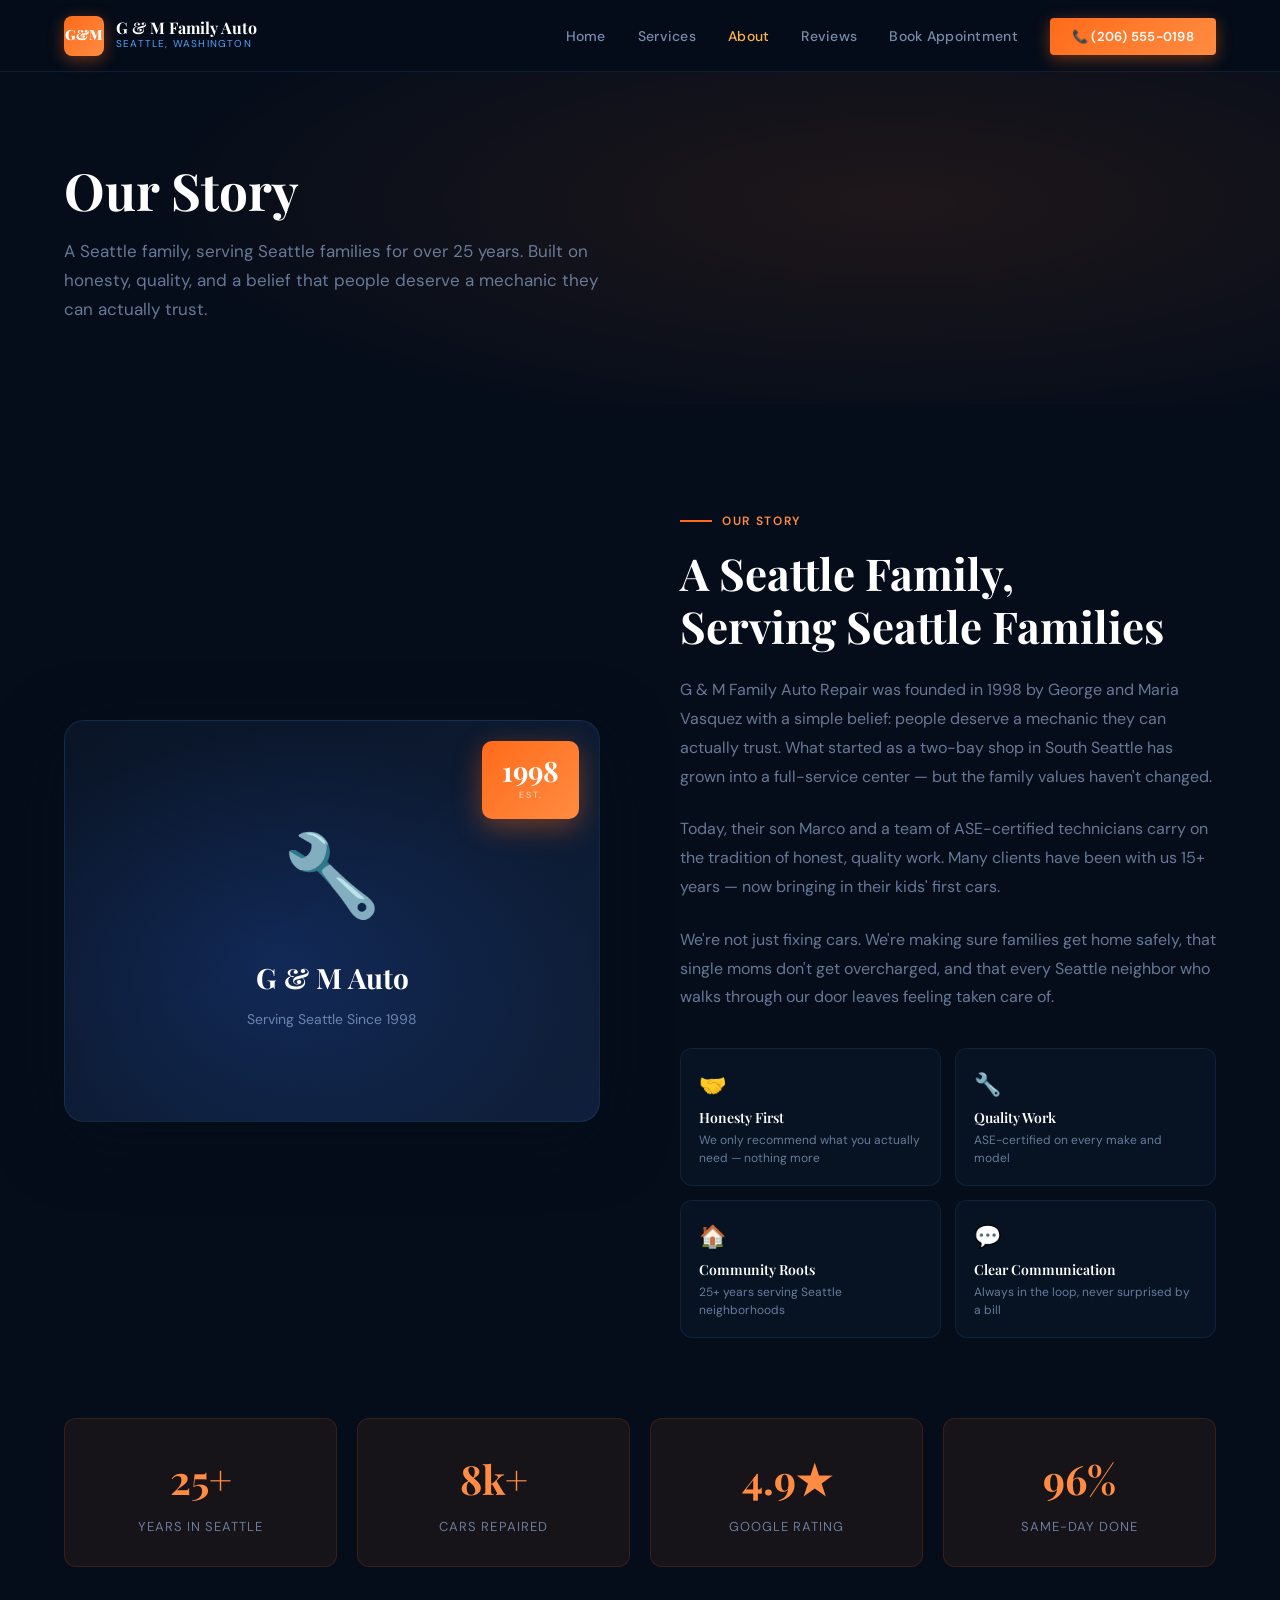
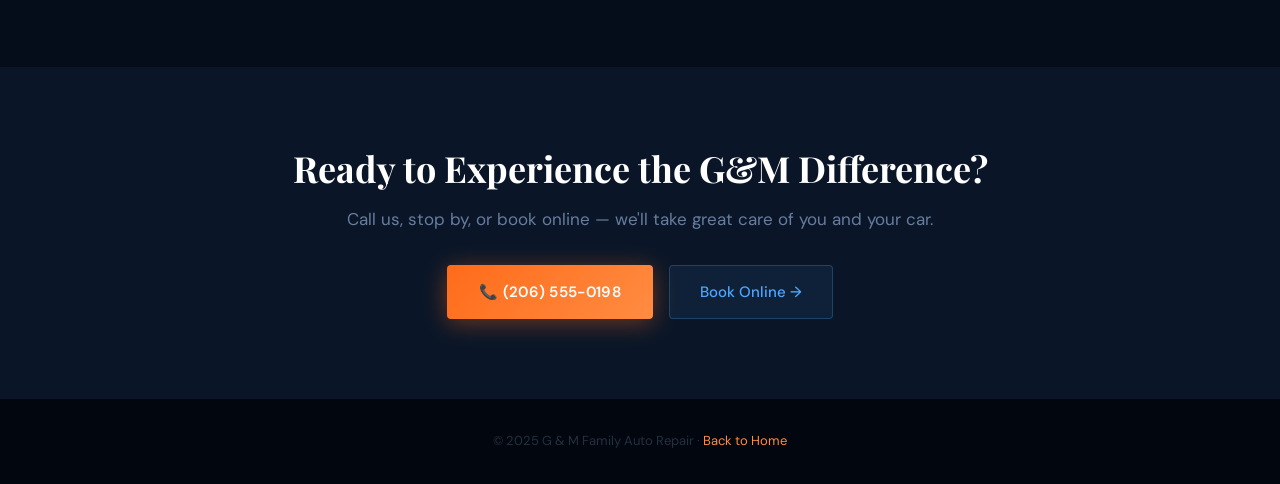
==== pages/about.html @ f4366251 "Add files via upload" ====
<!DOCTYPE html>
<html lang="en">
<head>
  <meta charset="UTF-8" />
  <meta name="viewport" content="width=device-width, initial-scale=1.0" />
  <title>About — G & M Family Auto Repair</title>
  <link rel="stylesheet" href="../css/style.css" />
</head>
<body>
<nav class="navbar" id="navbar">
  <div class="nav-logo">
    <div class="nav-logo-mark">G&M</div>
    <div class="nav-logo-text">
      <span class="nav-logo-name">G & M Family Auto</span>
      <span class="nav-logo-sub">Seattle, Washington</span>
    </div>
  </div>
  <ul class="nav-links" id="navLinks">
    <li><a href="../index.html">Home</a></li>
    <li><a href="services.html">Services</a></li>
    <li><a href="about.html" class="active">About</a></li>
    <li><a href="reviews.html">Reviews</a></li>
    <li><a href="../index.html#booking">Book Appointment</a></li>
    <li><a href="tel:+12065550198" class="nav-cta">📞 (206) 555-0198</a></li>
  </ul>
  <button class="hamburger" id="hamburger"><span></span><span></span><span></span></button>
</nav>

<section class="page-hero">
  <div class="page-hero-bg"></div>
  <h1>Our Story</h1>
  <p>A Seattle family, serving Seattle families for over 25 years. Built on honesty, quality, and a belief that people deserve a mechanic they can actually trust.</p>
</section>

<section class="section about-section">
  <div class="section-inner">
    <div class="about-grid">
      <div class="about-visual fade-up">
        <div style="text-align:center;position:relative;z-index:1;padding:40px;">
          <div style="font-size:80px;margin-bottom:16px;">🔧</div>
          <div style="font-family:'Playfair Display',serif;font-size:28px;color:white;font-weight:700;">G & M Auto</div>
          <div style="font-size:14px;color:var(--text-light);margin-top:8px;">Serving Seattle Since 1998</div>
        </div>
        <div class="about-year">
          <div class="about-year-num">1998</div>
          <div class="about-year-label">Est.</div>
        </div>
      </div>
      <div class="fade-up">
        <div class="section-label"><div class="section-label-line"></div><span>Our Story</span></div>
        <h2 class="section-title">A Seattle Family,<br/>Serving Seattle Families</h2>
        <p class="about-text">G & M Family Auto Repair was founded in 1998 by George and Maria Vasquez with a simple belief: people deserve a mechanic they can actually trust. What started as a two-bay shop in South Seattle has grown into a full-service center — but the family values haven't changed.</p>
        <p class="about-text">Today, their son Marco and a team of ASE-certified technicians carry on the tradition of honest, quality work. Many clients have been with us 15+ years — now bringing in their kids' first cars.</p>
        <p class="about-text">We're not just fixing cars. We're making sure families get home safely, that single moms don't get overcharged, and that every Seattle neighbor who walks through our door leaves feeling taken care of.</p>
        <div class="about-values" style="margin-top:36px;">
          <div class="about-val">
            <div class="about-val-icon">🤝</div>
            <h4>Honesty First</h4>
            <p>We only recommend what you actually need — nothing more</p>
          </div>
          <div class="about-val">
            <div class="about-val-icon">🔧</div>
            <h4>Quality Work</h4>
            <p>ASE-certified on every make and model</p>
          </div>
          <div class="about-val">
            <div class="about-val-icon">🏠</div>
            <h4>Community Roots</h4>
            <p>25+ years serving Seattle neighborhoods</p>
          </div>
          <div class="about-val">
            <div class="about-val-icon">💬</div>
            <h4>Clear Communication</h4>
            <p>Always in the loop, never surprised by a bill</p>
          </div>
        </div>
      </div>
    </div>

    <!-- Stats row -->
    <div style="display:grid;grid-template-columns:repeat(4,1fr);gap:20px;margin-top:80px;" class="fade-up">
      <div style="background:rgba(255,107,26,0.07);border:1px solid rgba(255,107,26,0.15);border-radius:12px;padding:28px;text-align:center;">
        <div style="font-family:'Playfair Display',serif;font-size:40px;color:var(--orange-400);font-weight:700;">25+</div>
        <div style="font-size:13px;color:var(--text-light);margin-top:6px;text-transform:uppercase;letter-spacing:.08em;">Years in Seattle</div>
      </div>
      <div style="background:rgba(255,107,26,0.07);border:1px solid rgba(255,107,26,0.15);border-radius:12px;padding:28px;text-align:center;">
        <div style="font-family:'Playfair Display',serif;font-size:40px;color:var(--orange-400);font-weight:700;">8k+</div>
        <div style="font-size:13px;color:var(--text-light);margin-top:6px;text-transform:uppercase;letter-spacing:.08em;">Cars Repaired</div>
      </div>
      <div style="background:rgba(255,107,26,0.07);border:1px solid rgba(255,107,26,0.15);border-radius:12px;padding:28px;text-align:center;">
        <div style="font-family:'Playfair Display',serif;font-size:40px;color:var(--orange-400);font-weight:700;">4.9★</div>
        <div style="font-size:13px;color:var(--text-light);margin-top:6px;text-transform:uppercase;letter-spacing:.08em;">Google Rating</div>
      </div>
      <div style="background:rgba(255,107,26,0.07);border:1px solid rgba(255,107,26,0.15);border-radius:12px;padding:28px;text-align:center;">
        <div style="font-family:'Playfair Display',serif;font-size:40px;color:var(--orange-400);font-weight:700;">96%</div>
        <div style="font-size:13px;color:var(--text-light);margin-top:6px;text-transform:uppercase;letter-spacing:.08em;">Same-Day Done</div>
      </div>
    </div>
  </div>
</section>

<div style="text-align:center;padding:80px 5%;background:var(--navy-800);">
  <h2 style="font-family:'Playfair Display',serif;font-size:36px;color:white;margin-bottom:16px;" class="fade-up">Ready to Experience the G&M Difference?</h2>
  <p style="color:var(--text-light);font-size:17px;margin-bottom:32px;" class="fade-up">Call us, stop by, or book online — we'll take great care of you and your car.</p>
  <div style="display:flex;gap:16px;justify-content:center;flex-wrap:wrap;" class="fade-up">
    <a href="tel:+12065550198" class="btn-primary">📞 (206) 555-0198</a>
    <a href="../index.html#booking" class="btn-outline">Book Online →</a>
  </div>
</div>

<div class="toast" id="toast"><span>✅</span><span class="toast-msg">Done!</span></div>
<footer style="background:#02070f;padding:32px 5%;text-align:center;">
  <div style="color:rgba(180,210,255,0.2);font-size:13px;">© 2025 G & M Family Auto Repair · <a href="../index.html" style="color:var(--orange-400);">Back to Home</a></div>
</footer>
<script src="../js/main.js"></script>
</body>
</html>
---- css/style.css ----
@import url('https://fonts.googleapis.com/css2?family=Playfair+Display:wght@400;600;700;900&family=DM+Sans:wght@300;400;500;600&display=swap');

:root {
  --navy-900: #050D1A;
  --navy-800: #0A1628;
  --navy-700: #112240;
  --navy-600: #1A3A6B;
  --navy-500: #2563EB;
  --navy-400: #4DA6FF;
  --navy-300: #93C5FD;
  --orange-900: #7C2D00;
  --orange-800: #9A3412;
  --orange-700: #C2410C;
  --orange-600: #EA580C;
  --orange-500: #FF6B1A;
  --orange-400: #FF8C42;
  --orange-300: #FFB347;
  --cream: #F0F6FF;
  --white: #ffffff;
  --text-dark: #050D1A;
  --text-mid: #1A3A6B;
  --text-light: rgba(180,210,255,0.55);
  --shadow-soft: 0 4px 24px rgba(5,13,26,0.15);
  --shadow-med: 0 8px 40px rgba(5,13,26,0.3);
  --shadow-hard: 0 16px 64px rgba(5,13,26,0.5);
  --radius: 4px;
  --radius-lg: 12px;
  --transition: 0.3s cubic-bezier(0.4, 0, 0.2, 1);
}

*, *::before, *::after { box-sizing: border-box; margin: 0; padding: 0; }
html { scroll-behavior: smooth; font-size: 16px; }

body {
  font-family: 'DM Sans', sans-serif;
  background: var(--navy-900);
  color: var(--cream);
  line-height: 1.6;
  overflow-x: hidden;
}

h1, h2, h3, h4 { font-family: 'Playfair Display', serif; line-height: 1.2; }
a { text-decoration: none; color: inherit; }
img { max-width: 100%; display: block; }
button { cursor: pointer; border: none; font-family: 'DM Sans', sans-serif; }

/* ===== NAVBAR ===== */
.navbar {
  position: fixed; top: 0; left: 0; right: 0; z-index: 1000;
  background: rgba(5,13,26,0.92);
  backdrop-filter: blur(12px);
  border-bottom: 1px solid rgba(77,166,255,0.12);
  padding: 0 5%;
  display: flex; align-items: center; justify-content: space-between;
  height: 72px;
  transition: var(--transition);
}

.nav-logo { display: flex; align-items: center; gap: 12px; }

.nav-logo-mark {
  width: 40px; height: 40px;
  background: linear-gradient(135deg, var(--orange-500), var(--orange-400));
  border-radius: 8px;
  display: flex; align-items: center; justify-content: center;
  font-family: 'Playfair Display', serif;
  font-size: 14px; font-weight: 900; color: white;
  box-shadow: 0 4px 16px rgba(255,107,26,0.4);
}

.nav-logo-text { display: flex; flex-direction: column; }
.nav-logo-name { font-family: 'Playfair Display', serif; font-size: 16px; font-weight: 700; color: white; line-height: 1; }
.nav-logo-sub { font-size: 10px; color: var(--navy-400); letter-spacing: 0.12em; text-transform: uppercase; }

.nav-links { display: flex; align-items: center; gap: 32px; list-style: none; }

.nav-links a {
  color: rgba(180,210,255,0.65);
  font-size: 14px; font-weight: 500;
  letter-spacing: 0.02em;
  transition: var(--transition);
  position: relative;
}

.nav-links a::after {
  content: ''; position: absolute; bottom: -4px; left: 0; right: 0;
  height: 1px; background: var(--orange-500);
  transform: scaleX(0); transform-origin: right;
  transition: transform 0.3s ease;
}

.nav-links a:hover { color: white; }
.nav-links a:hover::after { transform: scaleX(1); transform-origin: left; }
.nav-links a.active { color: var(--orange-300); }

.nav-cta {
  background: linear-gradient(135deg, var(--orange-500), var(--orange-400)) !important;
  color: white !important; padding: 10px 22px;
  border-radius: var(--radius); font-weight: 600 !important;
  font-size: 13px !important; transition: var(--transition) !important;
  box-shadow: 0 4px 16px rgba(255,107,26,0.4);
}

.nav-cta:hover {
  box-shadow: 0 6px 28px rgba(255,107,26,0.6) !important;
  transform: translateY(-1px);
}

.nav-cta::after { display: none !important; }

.hamburger { display: none; flex-direction: column; gap: 5px; background: none; padding: 4px; }
.hamburger span { display: block; width: 24px; height: 2px; background: white; border-radius: 2px; transition: var(--transition); }

/* ===== HERO ===== */
.hero {
  min-height: 100vh;
  background: var(--navy-900);
  position: relative;
  display: flex; align-items: center;
  overflow: hidden;
  padding-top: 72px;
}

.hero-bg {
  position: absolute; inset: 0;
  background:
    radial-gradient(ellipse 70% 60% at 65% 40%, rgba(37,99,235,0.15) 0%, transparent 65%),
    radial-gradient(ellipse 40% 40% at 85% 70%, rgba(255,107,26,0.12) 0%, transparent 60%),
    linear-gradient(160deg, var(--navy-900) 0%, #02070f 100%);
}

.hero-grid {
  position: absolute; inset: 0; opacity: 0.03;
  background-image: linear-gradient(rgba(77,166,255,0.8) 1px, transparent 1px),
    linear-gradient(90deg, rgba(77,166,255,0.8) 1px, transparent 1px);
  background-size: 60px 60px;
}

.hero-content {
  position: relative; z-index: 2;
  max-width: 1200px; margin: 0 auto;
  padding: 80px 5%;
  display: grid; grid-template-columns: 1fr 1fr;
  align-items: center; gap: 80px;
}

.hero-badge {
  display: inline-flex; align-items: center; gap: 8px;
  background: rgba(255,107,26,0.1);
  border: 1px solid rgba(255,107,26,0.25);
  padding: 6px 14px; border-radius: 100px;
  margin-bottom: 24px;
}

.hero-badge-dot {
  width: 7px; height: 7px;
  background: var(--orange-500); border-radius: 50%;
  animation: pulse 2s infinite;
}

@keyframes pulse { 0%,100%{opacity:1;transform:scale(1)} 50%{opacity:0.6;transform:scale(0.85)} }

.hero-badge span { font-size: 12px; color: var(--orange-300); letter-spacing: 0.1em; text-transform: uppercase; font-weight: 500; }

.hero-title { font-size: clamp(38px,4.5vw,62px); color: white; font-weight: 900; margin-bottom: 24px; line-height: 1.1; }
.hero-title .accent { color: var(--orange-400); }
.hero-title .blue { color: var(--navy-300); }

.hero-desc { font-size: 17px; color: var(--text-light); line-height: 1.75; margin-bottom: 40px; font-weight: 300; }

.hero-actions { display: flex; gap: 16px; flex-wrap: wrap; }

.btn-primary {
  background: linear-gradient(135deg, var(--orange-500), var(--orange-400));
  color: white; padding: 15px 32px;
  border-radius: var(--radius); font-weight: 600;
  font-size: 15px; letter-spacing: 0.02em;
  box-shadow: 0 4px 24px rgba(255,107,26,0.4);
  transition: var(--transition);
  display: inline-flex; align-items: center; gap: 8px;
}

.btn-primary:hover { transform: translateY(-2px); box-shadow: 0 8px 32px rgba(255,107,26,0.55); }

.btn-outline {
  background: rgba(77,166,255,0.08);
  color: var(--navy-400);
  padding: 14px 30px; border-radius: var(--radius);
  border: 1px solid rgba(77,166,255,0.25);
  font-weight: 500; font-size: 15px;
  transition: var(--transition);
  display: inline-flex; align-items: center; gap: 8px;
}

.btn-outline:hover { background: rgba(77,166,255,0.16); border-color: rgba(77,166,255,0.5); color: white; }

.hero-stats {
  display: flex; gap: 32px; margin-top: 52px;
  padding-top: 32px; border-top: 1px solid rgba(77,166,255,0.1);
}

.hero-stat-num { font-family: 'Playfair Display', serif; font-size: 32px; font-weight: 700; color: var(--orange-400); }
.hero-stat-label { font-size: 12px; color: var(--text-light); letter-spacing: 0.08em; text-transform: uppercase; margin-top: 2px; }

/* Hero visual */
.hero-visual { position: relative; }

.hero-card-stack { position: relative; height: 420px; }

.hero-card {
  position: absolute;
  background: rgba(255,255,255,0.04);
  border: 1px solid rgba(77,166,255,0.12);
  border-radius: var(--radius-lg);
  backdrop-filter: blur(10px);
  padding: 24px;
  transition: var(--transition);
}

.hero-card:hover { transform: translateY(-4px); }

.hero-card-main {
  width: 100%; top: 0; left: 0;
  background: linear-gradient(145deg, rgba(10,22,40,0.95), rgba(17,34,64,0.9));
  box-shadow: var(--shadow-hard);
}

.hero-card-badge {
  display: inline-block;
  background: linear-gradient(135deg, var(--orange-500), var(--orange-400));
  color: white; padding: 4px 12px;
  border-radius: 4px; font-size: 11px;
  letter-spacing: 0.08em; text-transform: uppercase;
  margin-bottom: 16px; font-weight: 700;
  box-shadow: 0 4px 12px rgba(255,107,26,0.35);
}

.hero-card-title { font-family: 'Playfair Display', serif; color: white; font-size: 20px; font-weight: 600; margin-bottom: 8px; }
.hero-card-desc { color: var(--text-light); font-size: 13px; line-height: 1.6; }

.hero-card-metrics { display: grid; grid-template-columns: 1fr 1fr; gap: 12px; margin-top: 20px; }

.metric-box { background: rgba(0,0,0,0.25); border-radius: 8px; padding: 12px; }
.metric-val { font-family: 'Playfair Display', serif; color: var(--orange-300); font-size: 22px; font-weight: 700; }
.metric-label { color: var(--text-light); font-size: 11px; text-transform: uppercase; letter-spacing: 0.06em; margin-top: 2px; }

.hero-card-float {
  width: 190px; bottom: 20px; right: 0;
  background: rgba(255,107,26,0.1);
  border-color: rgba(255,107,26,0.25);
  animation: float 4s ease-in-out infinite;
}

@keyframes float { 0%,100%{transform:translateY(0)} 50%{transform:translateY(-10px)} }

.hero-card-float2 {
  width: 170px; bottom: 110px; left: -20px;
  background: rgba(77,166,255,0.08);
  border-color: rgba(77,166,255,0.2);
  animation: float 5s ease-in-out infinite 1s;
}

/* ===== TRUST BAR ===== */
.trust-bar {
  background: rgba(10,22,40,0.9);
  border-top: 1px solid rgba(77,166,255,0.1);
  border-bottom: 1px solid rgba(77,166,255,0.1);
  padding: 22px 5%;
  position: relative; z-index: 1;
}

.trust-inner {
  max-width: 1200px; margin: 0 auto;
  display: flex; align-items: center; justify-content: space-between;
  gap: 20px; flex-wrap: wrap;
}

.trust-item { display: flex; align-items: center; gap: 10px; color: var(--text-light); font-size: 13px; font-weight: 500; }
.trust-item svg { color: var(--orange-400); flex-shrink: 0; }
.trust-divider { width: 1px; height: 22px; background: rgba(77,166,255,0.12); }

/* ===== SECTIONS ===== */
.section { padding: 100px 5%; position: relative; z-index: 1; }
.section-inner { max-width: 1200px; margin: 0 auto; }

.section-label { display: inline-flex; align-items: center; gap: 10px; margin-bottom: 16px; }
.section-label-line { width: 32px; height: 2px; background: var(--orange-500); }
.section-label span { font-size: 12px; color: var(--orange-400); letter-spacing: 0.14em; text-transform: uppercase; font-weight: 600; }

.section-title { font-size: clamp(28px,3.5vw,44px); color: white; margin-bottom: 16px; }
.section-desc { font-size: 17px; color: var(--text-light); line-height: 1.75; max-width: 560px; }

/* ===== SERVICES ===== */
.services-section { background: var(--navy-800); }

.services-grid { display: grid; grid-template-columns: repeat(3,1fr); gap: 20px; margin-top: 60px; }

.service-card {
  background: linear-gradient(145deg, rgba(10,22,40,0.95), rgba(17,34,64,0.9));
  border: 1px solid rgba(77,166,255,0.12);
  border-radius: var(--radius-lg); padding: 36px 32px;
  position: relative; overflow: hidden;
  transition: var(--transition);
}

.service-card::before {
  content: ''; position: absolute; top: 0; left: 0; right: 0; height: 3px;
  background: linear-gradient(90deg, var(--orange-500), var(--orange-300));
  transform: scaleX(0); transform-origin: left;
  transition: transform 0.4s ease;
}

.service-card:hover { transform: translateY(-4px); border-color: rgba(255,107,26,0.3); box-shadow: 0 12px 40px rgba(0,0,0,0.4); }
.service-card:hover::before { transform: scaleX(1); }

.service-icon {
  width: 54px; height: 54px;
  background: rgba(255,107,26,0.1);
  border: 1px solid rgba(255,107,26,0.2);
  border-radius: 12px;
  display: flex; align-items: center; justify-content: center;
  font-size: 24px; margin-bottom: 20px;
  transition: var(--transition);
}

.service-card:hover .service-icon { background: rgba(255,107,26,0.2); box-shadow: 0 0 20px rgba(255,107,26,0.3); }

.service-card h3 { font-size: 20px; color: white; margin-bottom: 10px; }
.service-card p { font-size: 14px; color: var(--text-light); line-height: 1.7; }

.service-price {
  display: inline-block; margin-top: 18px;
  font-size: 11px; font-weight: 700; letter-spacing: 1.5px; text-transform: uppercase;
  color: var(--orange-400);
  background: rgba(255,107,26,0.1);
  border: 1px solid rgba(255,107,26,0.25);
  border-radius: 100px; padding: 4px 14px;
}

/* ===== PROCESS ===== */
.process-section { background: var(--navy-900); }

.process-steps {
  display: grid; grid-template-columns: repeat(4,1fr);
  gap: 0; margin-top: 64px; position: relative;
}

.process-steps::before {
  content: ''; position: absolute; top: 27px;
  left: calc(12.5% + 20px); right: calc(12.5% + 20px); height: 1px;
  background: repeating-linear-gradient(90deg, rgba(255,107,26,0.4) 0, rgba(255,107,26,0.4) 8px, transparent 8px, transparent 16px);
}

.process-step { text-align: center; padding: 0 20px; }

.process-circle {
  width: 56px; height: 56px; border-radius: 50%;
  background: linear-gradient(135deg, var(--orange-500), var(--orange-400));
  color: white; font-family: 'Playfair Display', serif;
  font-size: 22px; font-weight: 700;
  display: flex; align-items: center; justify-content: center;
  margin: 0 auto 22px; position: relative; z-index: 1;
  box-shadow: 0 0 30px rgba(255,107,26,0.4);
}

.process-step h3 { font-size: 19px; color: white; margin-bottom: 10px; }
.process-step p { font-size: 13px; color: var(--text-light); line-height: 1.65; }

/* ===== WHY US ===== */
.why-section { background: var(--navy-800); }

.why-grid { display: grid; grid-template-columns: 1fr 1fr; gap: 80px; align-items: center; }

.why-list { list-style: none; display: flex; flex-direction: column; gap: 28px; margin-top: 40px; }

.why-item { display: flex; gap: 20px; align-items: flex-start; }

.why-num {
  font-family: 'Playfair Display', serif; font-size: 38px;
  color: var(--orange-500); opacity: 0.25; line-height: 1;
  flex-shrink: 0; width: 38px; font-weight: 700;
}

.why-title { font-weight: 600; font-size: 16px; color: white; margin-bottom: 5px; }
.why-desc { font-size: 14px; color: var(--text-light); line-height: 1.65; }

.why-card {
  background: linear-gradient(145deg, rgba(10,22,40,0.95), rgba(17,34,64,0.9));
  border: 1px solid rgba(77,166,255,0.12);
  border-radius: 20px; padding: 48px;
  position: relative; overflow: hidden;
  box-shadow: var(--shadow-hard);
}

.why-card::before { content: ''; position: absolute; top: -80px; right: -80px; width: 280px; height: 280px; background: radial-gradient(circle, rgba(255,107,26,0.2), transparent 70%); }
.why-card::after  { content: ''; position: absolute; bottom: -40px; left: -40px; width: 200px; height: 200px; background: radial-gradient(circle, rgba(37,99,235,0.15), transparent 70%); }

.why-stars { display: flex; gap: 4px; margin-bottom: 20px; position: relative; z-index: 1; }
.why-stars span { color: var(--orange-300); font-size: 20px; }

.why-quote { font-family: 'Playfair Display', serif; font-size: 26px; color: white; line-height: 1.4; position: relative; z-index: 1; font-style: italic; }
.why-quote strong { font-style: normal; color: var(--orange-400); }

.why-attr { margin-top: 28px; display: flex; align-items: center; gap: 14px; position: relative; z-index: 1; }

.why-avatar {
  width: 46px; height: 46px; border-radius: 50%;
  background: linear-gradient(135deg, var(--orange-500), var(--navy-500));
  display: flex; align-items: center; justify-content: center;
  font-family: 'Playfair Display', serif; font-size: 18px; color: white; font-weight: 700;
}

.why-name { font-weight: 600; color: white; font-size: 14px; }
.why-role { font-size: 12px; color: var(--text-light); }

.stat-pill {
  background: rgba(77,166,255,0.06);
  border: 1px solid rgba(77,166,255,0.12);
  border-radius: 14px; padding: 24px 28px;
  display: flex; gap: 18px; align-items: center; margin-top: 18px;
}

.stat-pill-num { font-family: 'Playfair Display', serif; font-size: 44px; color: var(--navy-400); line-height: 1; font-weight: 700; }
.stat-pill-label { font-size: 13px; color: var(--text-light); }
.stat-pill-label strong { display: block; font-size: 15px; color: white; font-weight: 600; margin-bottom: 3px; }

/* ===== REVIEWS ===== */
.reviews-section { background: rgba(10,22,40,0.8); }

.reviews-header { display: flex; justify-content: space-between; align-items: flex-end; flex-wrap: wrap; gap: 20px; margin-bottom: 60px; }

.reviews-rating { text-align: right; }
.reviews-rating-num { font-family: 'Playfair Display', serif; font-size: 44px; color: var(--orange-400); line-height: 1; }
.reviews-rating-stars { color: var(--orange-300); font-size: 18px; }
.reviews-rating-count { font-size: 12px; color: var(--text-light); margin-top: 2px; }

.reviews-grid { display: grid; grid-template-columns: repeat(3,1fr); gap: 22px; }

.review-card {
  background: linear-gradient(145deg, rgba(10,22,40,0.95), rgba(17,34,64,0.9));
  border: 1px solid rgba(77,166,255,0.1);
  border-radius: var(--radius-lg); padding: 32px;
  position: relative; overflow: hidden;
  transition: var(--transition);
}

.review-card::before { content: ''; position: absolute; top: 0; left: 0; right: 0; height: 1px; background: linear-gradient(90deg, transparent, rgba(255,107,26,0.4), transparent); }
.review-card:hover { transform: translateY(-4px); border-color: rgba(255,107,26,0.2); }

.review-stars { color: var(--orange-300); font-size: 15px; margin-bottom: 16px; }
.review-text { font-size: 15px; color: var(--text-light); line-height: 1.75; margin-bottom: 24px; font-style: italic; }

.review-author { display: flex; align-items: center; gap: 12px; }

.review-initials {
  width: 42px; height: 42px; border-radius: 50%;
  display: flex; align-items: center; justify-content: center;
  font-weight: 700; font-size: 14px; color: white; flex-shrink: 0;
}

.review-name { font-weight: 600; font-size: 14px; color: white; }
.review-location { font-size: 12px; color: var(--text-light); }

/* ===== ABOUT ===== */
.about-section { background: var(--navy-900); }

.about-grid { display: grid; grid-template-columns: 1fr 1fr; gap: 80px; align-items: center; }

.about-visual {
  background: linear-gradient(145deg, rgba(10,22,40,0.95), rgba(17,34,64,0.9));
  border: 1px solid rgba(77,166,255,0.12);
  border-radius: 20px; aspect-ratio: 4/3;
  display: flex; align-items: center; justify-content: center;
  position: relative; overflow: hidden;
  box-shadow: var(--shadow-hard);
}

.about-visual::before { content: ''; position: absolute; inset: 0; background: radial-gradient(ellipse at 40% 60%, rgba(37,99,235,0.2), transparent 70%); }

.about-year {
  position: absolute; top: 20px; right: 20px;
  background: linear-gradient(135deg, var(--orange-500), var(--orange-400));
  border-radius: 10px; padding: 16px 20px; text-align: center;
  box-shadow: 0 8px 28px rgba(255,107,26,0.4);
}

.about-year-num { font-family: 'Playfair Display', serif; font-size: 28px; color: white; line-height: 1; font-weight: 700; }
.about-year-label { font-size: 9px; color: rgba(255,255,255,0.7); text-transform: uppercase; letter-spacing: 2px; margin-top: 3px; }

.about-text { font-size: 16px; color: var(--text-light); line-height: 1.8; margin-top: 24px; }

.about-values { display: grid; grid-template-columns: 1fr 1fr; gap: 14px; margin-top: 36px; }

.about-val {
  background: rgba(77,166,255,0.04);
  border: 1px solid rgba(77,166,255,0.1);
  border-radius: 12px; padding: 18px;
  transition: var(--transition);
}

.about-val:hover { border-color: rgba(255,107,26,0.3); }

.about-val-icon { font-size: 22px; margin-bottom: 8px; }
.about-val h4 { font-size: 14px; font-weight: 600; color: white; margin-bottom: 4px; }
.about-val p { font-size: 12px; color: var(--text-light); line-height: 1.5; }

/* ===== BOOKING SECTION ===== */
.booking-section {
  background: linear-gradient(135deg, rgba(255,107,26,0.12) 0%, rgba(37,99,235,0.12) 100%);
  border-top: 1px solid rgba(255,107,26,0.2);
  border-bottom: 1px solid rgba(37,99,235,0.2);
  padding: 100px 5%; position: relative; z-index: 1;
}

.booking-section::before { content: ''; position: absolute; inset: 0; background: radial-gradient(ellipse at 50% 0%, rgba(255,107,26,0.1), transparent 60%); }

.booking-inner { max-width: 1200px; margin: 0 auto; display: grid; grid-template-columns: 1fr 1.4fr; gap: 80px; align-items: start; }

.booking-info { position: relative; z-index: 1; }

.booking-form-wrap {
  background: rgba(10,22,40,0.9);
  border: 1px solid rgba(77,166,255,0.15);
  border-radius: var(--radius-lg); padding: 40px;
  position: relative; z-index: 1;
  box-shadow: var(--shadow-hard);
  backdrop-filter: blur(10px);
}

.form-title { font-size: 24px; color: white; margin-bottom: 8px; }
.form-subtitle { font-size: 14px; color: var(--text-light); margin-bottom: 28px; }

.form-row { display: grid; grid-template-columns: 1fr 1fr; gap: 16px; }
.form-group { margin-bottom: 18px; }

.form-label { display: block; font-size: 12px; font-weight: 600; color: rgba(180,210,255,0.5); margin-bottom: 6px; letter-spacing: 0.08em; text-transform: uppercase; }

.form-input, .form-select, .form-textarea {
  width: 100%; padding: 12px 14px;
  background: rgba(255,255,255,0.06);
  border: 1px solid rgba(77,166,255,0.15);
  border-radius: var(--radius); font-family: 'DM Sans', sans-serif;
  font-size: 14px; color: white;
  transition: var(--transition); outline: none;
}

.form-input::placeholder, .form-textarea::placeholder { color: rgba(180,210,255,0.25); }
.form-input:focus, .form-select:focus, .form-textarea:focus { border-color: var(--orange-500); box-shadow: 0 0 0 3px rgba(255,107,26,0.15); }
.form-select option { background: var(--navy-800); color: white; }
.form-textarea { resize: vertical; min-height: 100px; }

.btn-submit {
  width: 100%; padding: 15px;
  background: linear-gradient(135deg, var(--orange-500), var(--orange-400));
  color: white; border-radius: var(--radius);
  font-size: 15px; font-weight: 600;
  box-shadow: 0 4px 20px rgba(255,107,26,0.4);
  transition: var(--transition); letter-spacing: 0.03em;
}

.btn-submit:hover { transform: translateY(-2px); box-shadow: 0 8px 32px rgba(255,107,26,0.55); }

.contact-item { display: flex; align-items: center; gap: 12px; margin-bottom: 16px; }
.contact-icon {
  width: 38px; height: 38px; border-radius: 8px; flex-shrink: 0;
  background: rgba(255,107,26,0.12);
  display: flex; align-items: center; justify-content: center; font-size: 16px;
}
.contact-label { font-size: 11px; color: var(--text-light); text-transform: uppercase; letter-spacing: 0.08em; margin-bottom: 2px; }
.contact-value { font-size: 15px; font-weight: 500; color: white; }

/* ===== FOOTER ===== */
footer { background: #02070f; padding: 70px 5% 32px; position: relative; z-index: 1; }
.footer-inner { max-width: 1200px; margin: 0 auto; }

.footer-grid { display: grid; grid-template-columns: 2fr 1fr 1fr 1fr; gap: 60px; padding-bottom: 52px; border-bottom: 1px solid rgba(77,166,255,0.07); }

.footer-about p { color: rgba(180,210,255,0.35); font-size: 14px; line-height: 1.75; margin-top: 16px; max-width: 280px; }

.footer-hours { margin-top: 24px; }
.footer-hour-row { display: flex; justify-content: space-between; font-size: 13px; padding: 6px 0; border-bottom: 1px solid rgba(77,166,255,0.06); color: rgba(180,210,255,0.5); }
.footer-hour-row .day { color: rgba(180,210,255,0.3); }

.footer-col h4 { font-size: 10px; font-weight: 600; letter-spacing: 2.5px; text-transform: uppercase; color: rgba(180,210,255,0.3); margin-bottom: 20px; }
.footer-links { list-style: none; display: flex; flex-direction: column; gap: 11px; }
.footer-links a { font-size: 14px; color: rgba(180,210,255,0.5); transition: var(--transition); }
.footer-links a:hover { color: var(--orange-400); }

.footer-contact { display: flex; gap: 10px; font-size: 14px; color: rgba(180,210,255,0.5); margin-bottom: 12px; align-items: flex-start; }
.footer-contact svg { color: var(--orange-500); flex-shrink: 0; margin-top: 2px; }

.footer-bottom { display: flex; justify-content: space-between; padding-top: 28px; flex-wrap: wrap; gap: 10px; }
.footer-bottom p { font-size: 13px; color: rgba(180,210,255,0.2); }

/* ===== PAGE LAYOUTS ===== */
.page-hero { padding: 160px 5% 80px; background: var(--navy-900); position: relative; overflow: hidden; }
.page-hero-bg { position: absolute; inset: 0; background: radial-gradient(ellipse 60% 60% at 70% 50%, rgba(255,107,26,0.1), transparent); }
.page-hero h1 { color: white; font-size: clamp(32px,4vw,54px); position: relative; z-index: 1; }
.page-hero p { color: var(--text-light); font-size: 17px; max-width: 560px; margin-top: 16px; position: relative; z-index: 1; line-height: 1.7; }

/* ===== UTILITY ===== */
.fade-up { opacity: 1; transform: translateY(0); transition: opacity 0.7s ease, transform 0.7s ease; }
.fade-up.animate { opacity: 0; transform: translateY(32px); }
.fade-up.animate.visible { opacity: 1; transform: translateY(0); }

.divider { height: 1px; background: rgba(77,166,255,0.07); max-width: 1200px; margin: 0 auto; }

/* ===== MODAL ===== */
.modal-overlay {
  position: fixed; inset: 0; z-index: 2000;
  background: rgba(0,0,0,0.75); backdrop-filter: blur(4px);
  display: flex; align-items: center; justify-content: center;
  opacity: 0; pointer-events: none;
  transition: opacity 0.3s ease; padding: 20px;
}
.modal-overlay.open { opacity: 1; pointer-events: all; }
.modal {
  background: var(--navy-800); border: 1px solid rgba(77,166,255,0.15);
  border-radius: 16px; padding: 40px; max-width: 500px; width: 100%;
  transform: translateY(20px); transition: transform 0.3s ease;
  max-height: 90vh; overflow-y: auto; position: relative;
}
.modal-overlay.open .modal { transform: translateY(0); }
.modal h2 { font-size: 26px; color: white; margin-bottom: 8px; }
.modal p { color: var(--text-light); font-size: 14px; margin-bottom: 24px; }
.modal-close {
  position: absolute; top: 20px; right: 20px;
  background: rgba(255,255,255,0.08); border: none;
  width: 32px; height: 32px; border-radius: 50%;
  display: flex; align-items: center; justify-content: center;
  font-size: 16px; cursor: pointer; transition: var(--transition); color: white;
}
.modal-close:hover { background: rgba(255,255,255,0.15); }

/* ===== TOAST ===== */
.toast {
  position: fixed; bottom: 32px; right: 32px; z-index: 3000;
  background: var(--navy-700); color: white;
  padding: 14px 22px; border-radius: 10px;
  font-size: 14px; font-weight: 500;
  box-shadow: var(--shadow-med);
  transform: translateY(80px); opacity: 0;
  transition: all 0.4s cubic-bezier(0.4,0,0.2,1);
  display: flex; align-items: center; gap: 10px;
}
.toast.show { transform: translateY(0); opacity: 1; }

/* ===== STATUS PILLS ===== */
.status-pill { display: inline-block; padding: 3px 10px; border-radius: 100px; font-size: 11px; font-weight: 600; letter-spacing: 0.04em; }
.status-new     { background: rgba(255,107,26,0.2); color: var(--orange-300); }
.status-prog    { background: rgba(77,166,255,0.2); color: var(--navy-300); }
.status-done    { background: rgba(74,222,128,0.15); color: #86efac; }
.status-pending { background: rgba(251,191,36,0.15); color: #fde68a; }

/* ===== RESPONSIVE ===== */
@media(max-width:1024px) {
  .services-grid { grid-template-columns: repeat(2,1fr); }
  .reviews-grid { grid-template-columns: repeat(2,1fr); }
  .footer-grid { grid-template-columns: 1fr 1fr; }
}

@media(max-width:768px) {
  .nav-links { display: none; }
  .hamburger { display: flex; }
  .hero-content { grid-template-columns: 1fr; }
  .hero-visual { display: none; }
  .services-grid { grid-template-columns: 1fr; }
  .why-grid { grid-template-columns: 1fr; }
  .about-grid { grid-template-columns: 1fr; }
  .reviews-grid { grid-template-columns: 1fr; }
  .booking-inner { grid-template-columns: 1fr; }
  .process-steps { grid-template-columns: 1fr 1fr; gap: 30px; }
  .process-steps::before { display: none; }
  .footer-grid { grid-template-columns: 1fr; }
  .form-row { grid-template-columns: 1fr; }
  .hero-stats { flex-wrap: wrap; gap: 20px; }
  .about-values { grid-template-columns: 1fr; }
  .footer-bottom { flex-direction: column; gap: 8px; }
  .trust-inner { justify-content: flex-start; gap: 16px; }
  .trust-divider { display: none; }
}

@media(max-width:480px) {
  .process-steps { grid-template-columns: 1fr; }
}
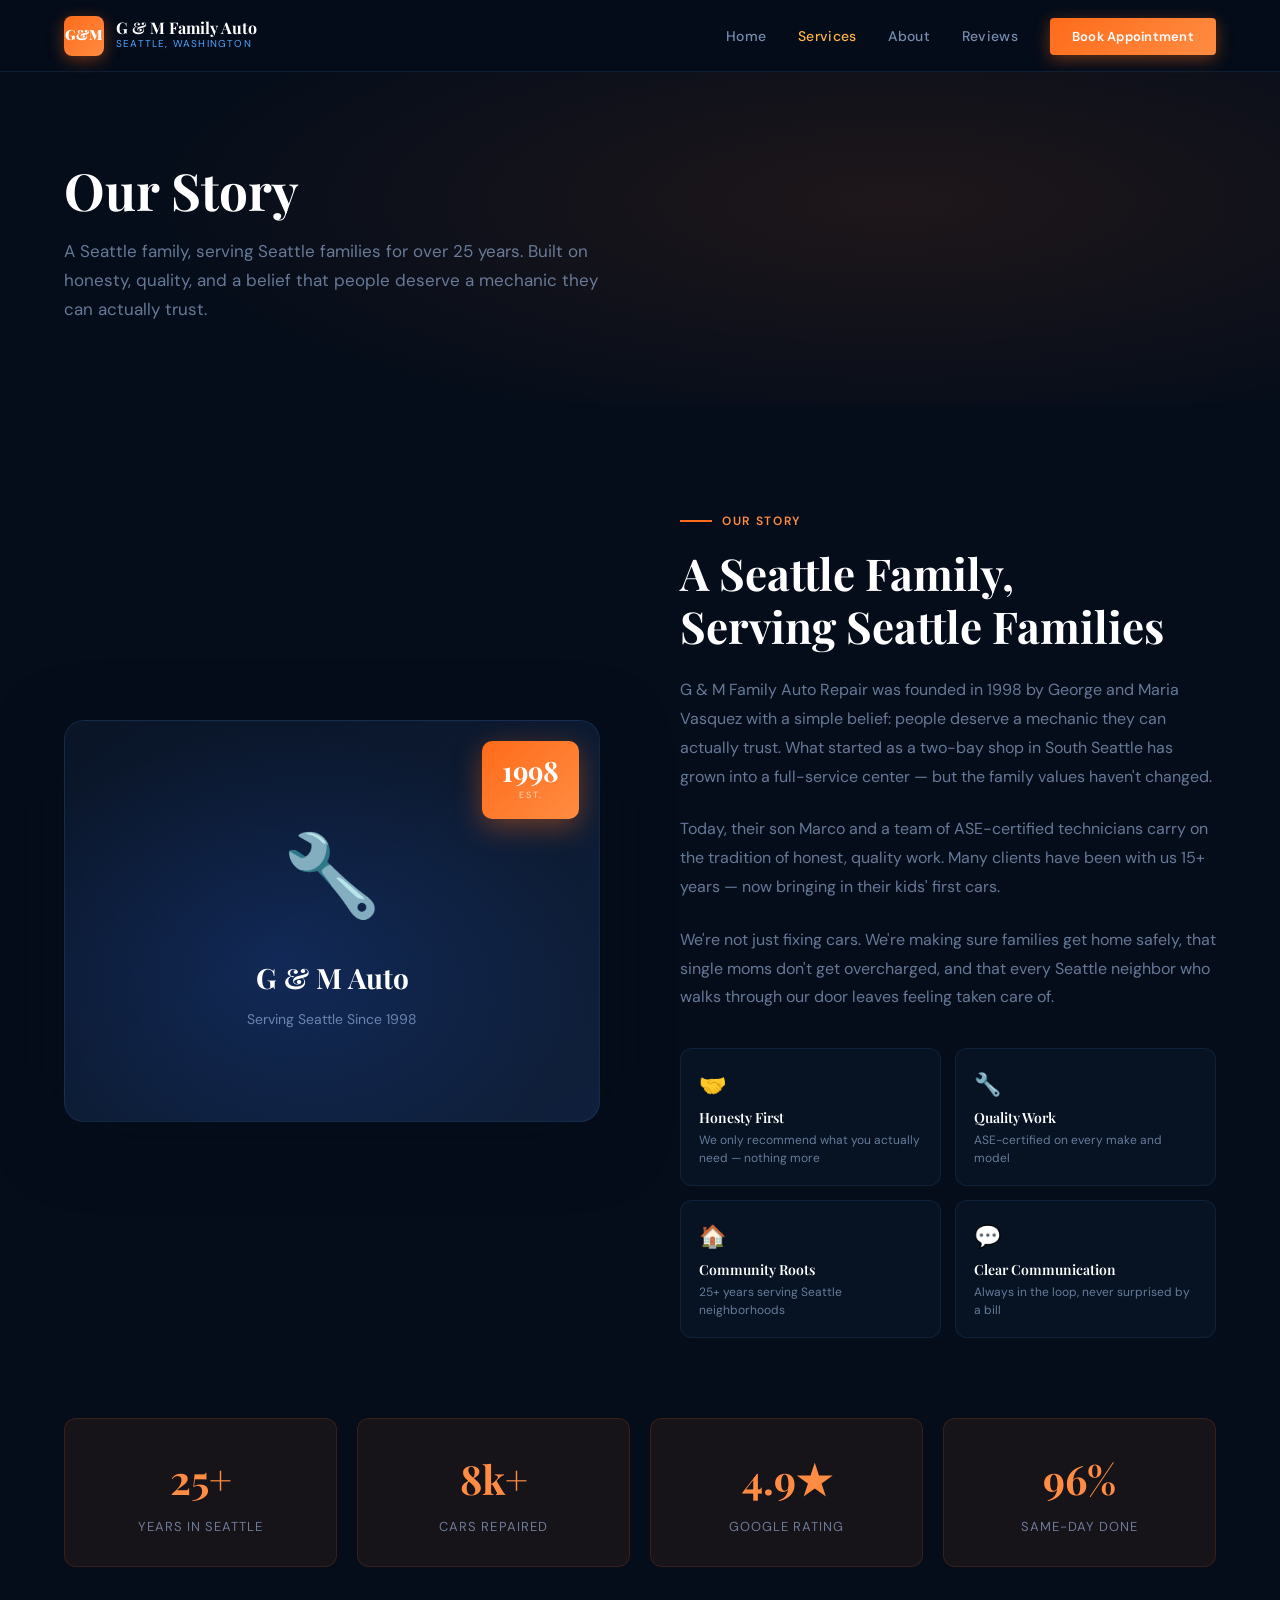
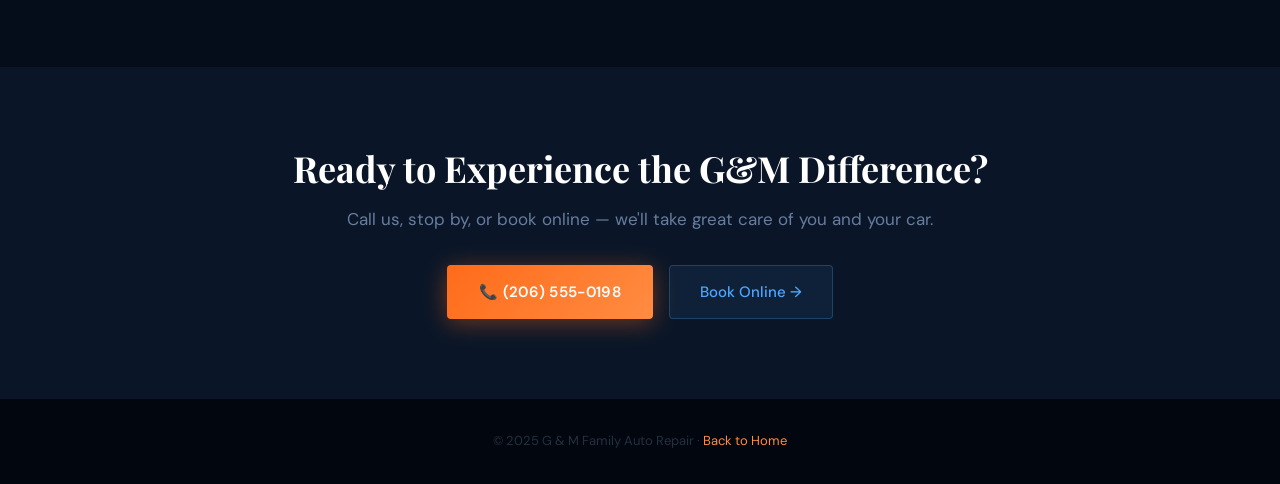
==== commit f19acf94: "Update about.html" ====
--- a/pages/about.html
+++ b/pages/about.html
@@ -15,14 +15,13 @@
       <span class="nav-logo-sub">Seattle, Washington</span>
     </div>
   </div>
-  <ul class="nav-links" id="navLinks">
-    <li><a href="../index.html">Home</a></li>
-    <li><a href="services.html">Services</a></li>
-    <li><a href="about.html" class="active">About</a></li>
-    <li><a href="reviews.html">Reviews</a></li>
-    <li><a href="../index.html#booking">Book Appointment</a></li>
-    <li><a href="tel:+12065550198" class="nav-cta">📞 (206) 555-0198</a></li>
-  </ul>
+ <ul class="nav-links" id="navLinks">
+  <li><a href="../index.html">Home</a></li>
+  <li><a href="services.html" class="active">Services</a></li>
+  <li><a href="about.html">About</a></li>
+  <li><a href="reviews.html">Reviews</a></li>
+  <li><a href="../index.html#booking" class="nav-cta">Book Appointment</a></li>
+</ul>
   <button class="hamburger" id="hamburger"><span></span><span></span><span></span></button>
 </nav>
 
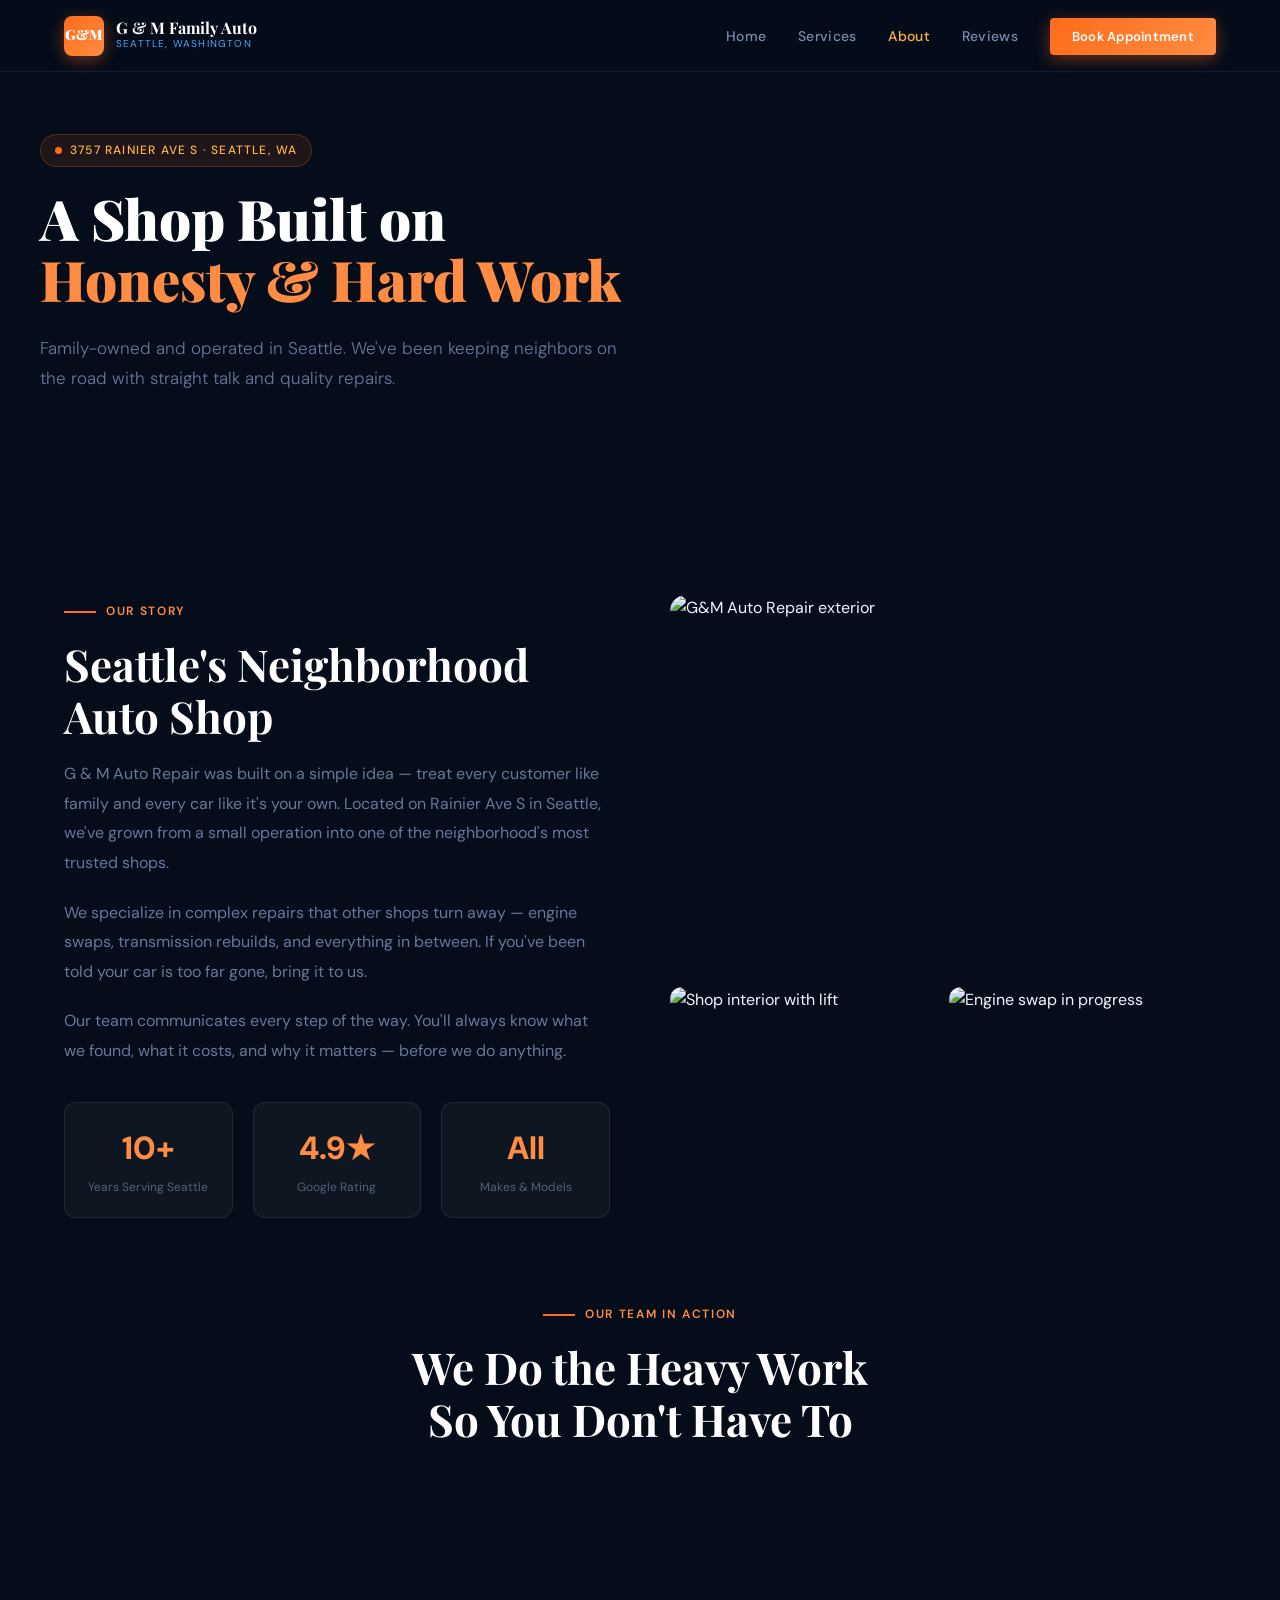
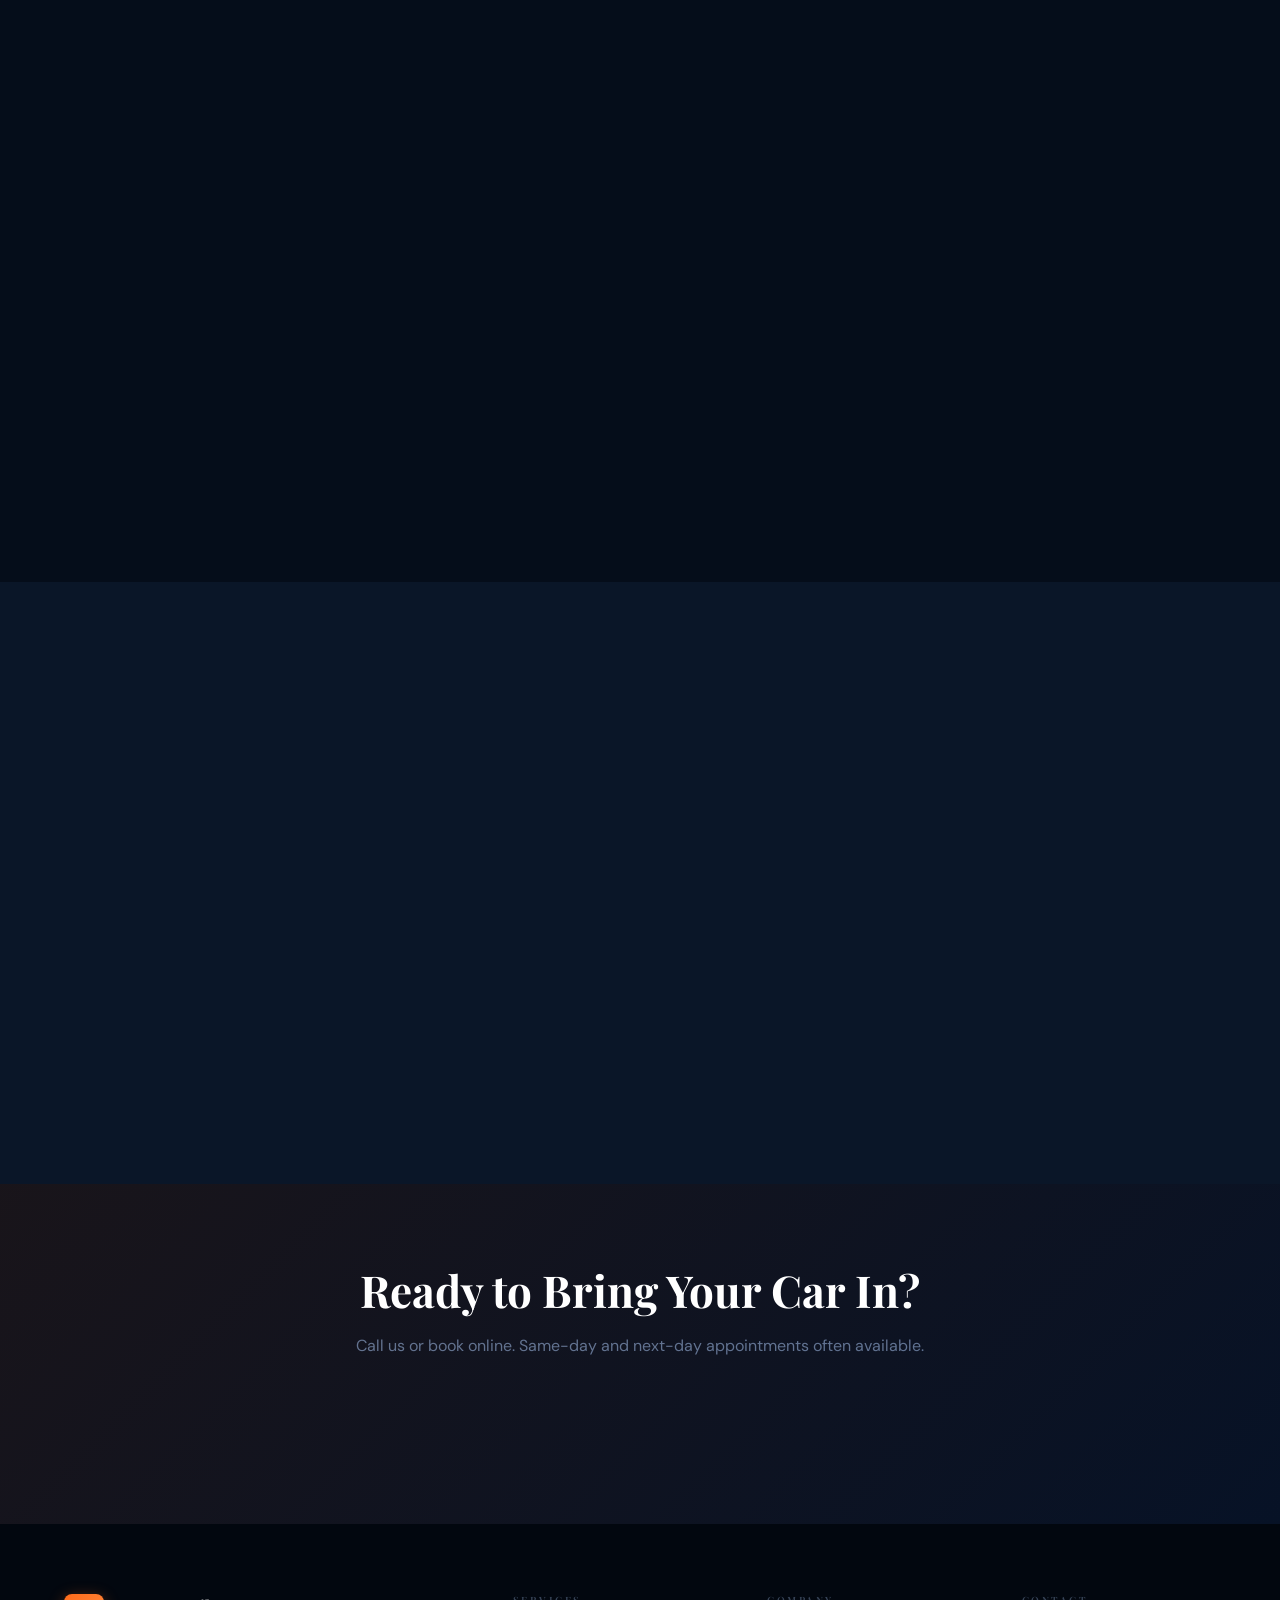
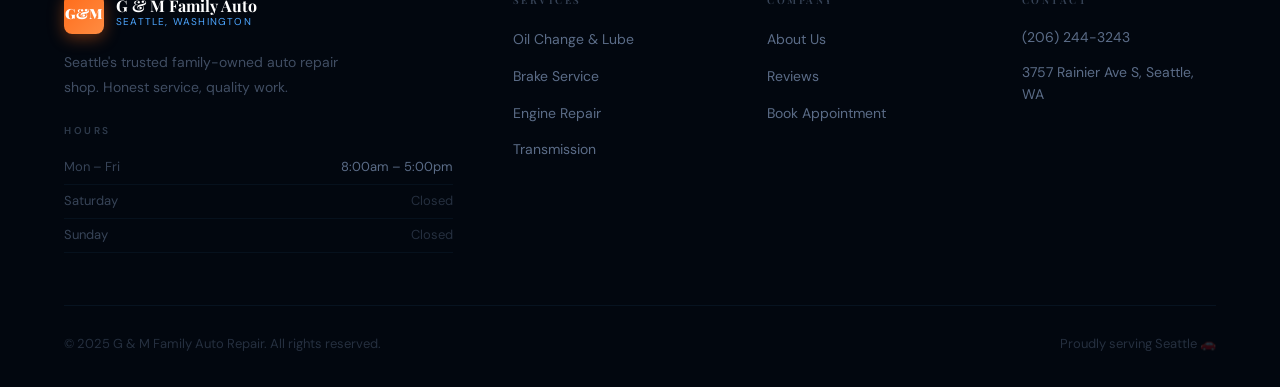
==== commit 739b9c13: "Update about.html" ====
--- a/pages/about.html
+++ b/pages/about.html
@@ -3,10 +3,102 @@
 <head>
   <meta charset="UTF-8" />
   <meta name="viewport" content="width=device-width, initial-scale=1.0" />
-  <title>About — G & M Family Auto Repair</title>
+  <title>About Us — G & M Family Auto Repair</title>
+  <meta name="description" content="Learn about G & M Family Auto Repair — Seattle's trusted family-owned shop on Rainier Ave S." />
   <link rel="stylesheet" href="../css/style.css" />
+  <style>
+    .about-hero {
+      min-height: 55vh;
+      position: relative;
+      display: flex;
+      align-items: center;
+      padding-top: 72px;
+      overflow: hidden;
+    }
+    .about-hero-bg {
+      position: absolute; inset: 0;
+      background-image: url('../images/IMG_2155.jpeg');
+      background-size: cover;
+      background-position: center 30%;
+      z-index: 0;
+    }
+    .about-hero-bg::after {
+      content: '';
+      position: absolute; inset: 0;
+      background: linear-gradient(135deg, rgba(5,13,26,0.92) 0%, rgba(5,13,26,0.65) 100%);
+    }
+    .about-hero-content {
+      position: relative; z-index: 2;
+      max-width: 680px;
+      padding: 60px 40px;
+    }
+    /* Photo grid */
+    .about-photo-main {
+      width: 100%;
+      height: 380px;
+      object-fit: cover;
+      border-radius: 16px;
+      display: block;
+      margin-bottom: 12px;
+    }
+    .about-photo-row {
+      display: grid;
+      grid-template-columns: 1fr 1fr;
+      gap: 12px;
+    }
+    .about-photo-row img {
+      width: 100%;
+      height: 220px;
+      object-fit: cover;
+      border-radius: 12px;
+      display: block;
+    }
+    /* Team action shots */
+    .team-photos {
+      display: grid;
+      grid-template-columns: repeat(3, 1fr);
+      gap: 16px;
+      margin-top: 60px;
+    }
+    .team-photo-card {
+      position: relative;
+      border-radius: 16px;
+      overflow: hidden;
+      height: 280px;
+    }
+    .team-photo-card img {
+      width: 100%; height: 100%;
+      object-fit: cover;
+      display: block;
+      transition: transform 0.4s ease;
+    }
+    .team-photo-card:hover img { transform: scale(1.04); }
+    .team-photo-card::after {
+      content: '';
+      position: absolute; inset: 0;
+      background: linear-gradient(to bottom, transparent 40%, rgba(5,13,26,0.85) 100%);
+    }
+    .team-photo-label {
+      position: absolute;
+      bottom: 16px; left: 16px; right: 16px;
+      z-index: 2;
+      color: white;
+      font-size: 13px;
+      font-weight: 600;
+    }
+    @media(max-width:768px) {
+      .about-photo-row { grid-template-columns: 1fr; }
+      .team-photos { grid-template-columns: 1fr 1fr; }
+      .about-hero-content { padding: 40px 24px; }
+    }
+    @media(max-width:480px) {
+      .team-photos { grid-template-columns: 1fr; }
+    }
+  </style>
 </head>
 <body>
+
+<!-- NAVBAR -->
 <nav class="navbar" id="navbar">
   <div class="nav-logo">
     <div class="nav-logo-mark">G&M</div>
@@ -15,102 +107,208 @@
       <span class="nav-logo-sub">Seattle, Washington</span>
     </div>
   </div>
- <ul class="nav-links" id="navLinks">
-  <li><a href="../index.html">Home</a></li>
-  <li><a href="services.html" class="active">Services</a></li>
-  <li><a href="about.html">About</a></li>
-  <li><a href="reviews.html">Reviews</a></li>
-  <li><a href="../index.html#booking" class="nav-cta">Book Appointment</a></li>
-</ul>
-  <button class="hamburger" id="hamburger"><span></span><span></span><span></span></button>
+  <ul class="nav-links" id="navLinks">
+    <li><a href="../index.html">Home</a></li>
+    <li><a href="services.html">Services</a></li>
+    <li><a href="about.html" class="active">About</a></li>
+    <li><a href="reviews.html">Reviews</a></li>
+    <li><a href="../index.html#booking" class="nav-cta">Book Appointment</a></li>
+  </ul>
+  <button class="hamburger" id="hamburger" aria-label="Menu">
+    <span></span><span></span><span></span>
+  </button>
 </nav>
 
-<section class="page-hero">
-  <div class="page-hero-bg"></div>
-  <h1>Our Story</h1>
-  <p>A Seattle family, serving Seattle families for over 25 years. Built on honesty, quality, and a belief that people deserve a mechanic they can actually trust.</p>
+<!-- HERO -->
+<section class="about-hero">
+  <div class="about-hero-bg"></div>
+  <div class="about-hero-content">
+    <div class="hero-badge fade-up" style="margin-bottom:20px;">
+      <div class="hero-badge-dot"></div>
+      <span>3757 Rainier Ave S · Seattle, WA</span>
+    </div>
+    <h1 class="hero-title fade-up" style="font-size:clamp(2rem,5vw,3.5rem);">
+      A Shop Built on<br/><span class="accent">Honesty & Hard Work</span>
+    </h1>
+    <p class="hero-desc fade-up">
+      Family-owned and operated in Seattle. We've been keeping neighbors on the road with straight talk and quality repairs.
+    </p>
+  </div>
 </section>
 
-<section class="section about-section">
+<!-- ABOUT STORY + PHOTOS -->
+<section class="section">
   <div class="section-inner">
-    <div class="about-grid">
-      <div class="about-visual fade-up">
-        <div style="text-align:center;position:relative;z-index:1;padding:40px;">
-          <div style="font-size:80px;margin-bottom:16px;">🔧</div>
-          <div style="font-family:'Playfair Display',serif;font-size:28px;color:white;font-weight:700;">G & M Auto</div>
-          <div style="font-size:14px;color:var(--text-light);margin-top:8px;">Serving Seattle Since 1998</div>
-        </div>
-        <div class="about-year">
-          <div class="about-year-num">1998</div>
-          <div class="about-year-label">Est.</div>
-        </div>
-      </div>
+    <div style="display:grid;grid-template-columns:1fr 1fr;gap:60px;align-items:start;flex-wrap:wrap;">
+
+      <!-- Story text -->
+      <div>
+        <div class="section-label fade-up"><div class="section-label-line"></div><span>Our Story</span></div>
+        <h2 class="section-title fade-up">Seattle's Neighborhood<br/>Auto Shop</h2>
+        <p class="fade-up" style="color:rgba(180,210,255,0.55);line-height:1.85;margin-bottom:20px;">
+          G & M Auto Repair was built on a simple idea — treat every customer like family and every car like it's your own. Located on Rainier Ave S in Seattle, we've grown from a small operation into one of the neighborhood's most trusted shops.
+        </p>
+        <p class="fade-up" style="color:rgba(180,210,255,0.55);line-height:1.85;margin-bottom:20px;">
+          We specialize in complex repairs that other shops turn away — engine swaps, transmission rebuilds, and everything in between. If you've been told your car is too far gone, bring it to us.
+        </p>
+        <p class="fade-up" style="color:rgba(180,210,255,0.55);line-height:1.85;margin-bottom:36px;">
+          Our team communicates every step of the way. You'll always know what we found, what it costs, and why it matters — before we do anything.
+        </p>
+
+        <!-- Stats row -->
+        <div style="display:grid;grid-template-columns:repeat(3,1fr);gap:20px;" class="fade-up">
+          <div style="background:rgba(255,255,255,0.04);border:1px solid rgba(255,255,255,0.08);border-radius:12px;padding:20px;text-align:center;">
+            <div style="font-size:2rem;font-weight:800;color:var(--orange-400);">10+</div>
+            <div style="font-size:12px;color:rgba(180,210,255,0.4);margin-top:4px;">Years Serving Seattle</div>
+          </div>
+          <div style="background:rgba(255,255,255,0.04);border:1px solid rgba(255,255,255,0.08);border-radius:12px;padding:20px;text-align:center;">
+            <div style="font-size:2rem;font-weight:800;color:var(--orange-400);">4.9★</div>
+            <div style="font-size:12px;color:rgba(180,210,255,0.4);margin-top:4px;">Google Rating</div>
+          </div>
+          <div style="background:rgba(255,255,255,0.04);border:1px solid rgba(255,255,255,0.08);border-radius:12px;padding:20px;text-align:center;">
+            <div style="font-size:2rem;font-weight:800;color:var(--orange-400);">All</div>
+            <div style="font-size:12px;color:rgba(180,210,255,0.4);margin-top:4px;">Makes & Models</div>
+          </div>
+        </div>
+      </div>
+
+      <!-- Photo stack -->
       <div class="fade-up">
-        <div class="section-label"><div class="section-label-line"></div><span>Our Story</span></div>
-        <h2 class="section-title">A Seattle Family,<br/>Serving Seattle Families</h2>
-        <p class="about-text">G & M Family Auto Repair was founded in 1998 by George and Maria Vasquez with a simple belief: people deserve a mechanic they can actually trust. What started as a two-bay shop in South Seattle has grown into a full-service center — but the family values haven't changed.</p>
-        <p class="about-text">Today, their son Marco and a team of ASE-certified technicians carry on the tradition of honest, quality work. Many clients have been with us 15+ years — now bringing in their kids' first cars.</p>
-        <p class="about-text">We're not just fixing cars. We're making sure families get home safely, that single moms don't get overcharged, and that every Seattle neighbor who walks through our door leaves feeling taken care of.</p>
-        <div class="about-values" style="margin-top:36px;">
-          <div class="about-val">
-            <div class="about-val-icon">🤝</div>
-            <h4>Honesty First</h4>
-            <p>We only recommend what you actually need — nothing more</p>
-          </div>
-          <div class="about-val">
-            <div class="about-val-icon">🔧</div>
-            <h4>Quality Work</h4>
-            <p>ASE-certified on every make and model</p>
-          </div>
-          <div class="about-val">
-            <div class="about-val-icon">🏠</div>
-            <h4>Community Roots</h4>
-            <p>25+ years serving Seattle neighborhoods</p>
-          </div>
-          <div class="about-val">
-            <div class="about-val-icon">💬</div>
-            <h4>Clear Communication</h4>
-            <p>Always in the loop, never surprised by a bill</p>
-          </div>
-        </div>
-      </div>
-    </div>
-
-    <!-- Stats row -->
-    <div style="display:grid;grid-template-columns:repeat(4,1fr);gap:20px;margin-top:80px;" class="fade-up">
-      <div style="background:rgba(255,107,26,0.07);border:1px solid rgba(255,107,26,0.15);border-radius:12px;padding:28px;text-align:center;">
-        <div style="font-family:'Playfair Display',serif;font-size:40px;color:var(--orange-400);font-weight:700;">25+</div>
-        <div style="font-size:13px;color:var(--text-light);margin-top:6px;text-transform:uppercase;letter-spacing:.08em;">Years in Seattle</div>
-      </div>
-      <div style="background:rgba(255,107,26,0.07);border:1px solid rgba(255,107,26,0.15);border-radius:12px;padding:28px;text-align:center;">
-        <div style="font-family:'Playfair Display',serif;font-size:40px;color:var(--orange-400);font-weight:700;">8k+</div>
-        <div style="font-size:13px;color:var(--text-light);margin-top:6px;text-transform:uppercase;letter-spacing:.08em;">Cars Repaired</div>
-      </div>
-      <div style="background:rgba(255,107,26,0.07);border:1px solid rgba(255,107,26,0.15);border-radius:12px;padding:28px;text-align:center;">
-        <div style="font-family:'Playfair Display',serif;font-size:40px;color:var(--orange-400);font-weight:700;">4.9★</div>
-        <div style="font-size:13px;color:var(--text-light);margin-top:6px;text-transform:uppercase;letter-spacing:.08em;">Google Rating</div>
-      </div>
-      <div style="background:rgba(255,107,26,0.07);border:1px solid rgba(255,107,26,0.15);border-radius:12px;padding:28px;text-align:center;">
-        <div style="font-family:'Playfair Display',serif;font-size:40px;color:var(--orange-400);font-weight:700;">96%</div>
-        <div style="font-size:13px;color:var(--text-light);margin-top:6px;text-transform:uppercase;letter-spacing:.08em;">Same-Day Done</div>
-      </div>
-    </div>
+        <img src="../images/IMG_2157.jpeg" alt="G&M Auto Repair exterior" class="about-photo-main" />
+        <div class="about-photo-row">
+          <img src="../images/IMG_2175.jpeg" alt="Shop interior with lift" />
+          <img src="../images/IMG_2174.jpeg" alt="Engine swap in progress" />
+        </div>
+      </div>
+
+    </div>
+
+    <!-- Team action photos -->
+    <div style="margin-top:80px;">
+      <div style="text-align:center;margin-bottom:40px;">
+        <div class="section-label fade-up" style="justify-content:center;"><div class="section-label-line"></div><span>Our Team in Action</span></div>
+        <h2 class="section-title fade-up" style="text-align:center;">We Do the Heavy Work<br/>So You Don't Have To</h2>
+      </div>
+      <div class="team-photos">
+        <div class="team-photo-card fade-up">
+          <img src="../images/Resized_20250329_123104.jpeg" alt="Engine swap" />
+          <div class="team-photo-label">Engine Replacement</div>
+        </div>
+        <div class="team-photo-card fade-up">
+          <img src="../images/IMG_2172.jpeg" alt="Camaro engine install" />
+          <div class="team-photo-label">Camaro Engine Install</div>
+        </div>
+        <div class="team-photo-card fade-up">
+          <img src="../images/Resized_20250521_180039.jpeg" alt="Outdoor repair work" />
+          <div class="team-photo-label">Every Job, Done Right</div>
+        </div>
+        <div class="team-photo-card fade-up">
+          <img src="../images/IMG_2169.jpeg" alt="Mechanic at work" />
+          <div class="team-photo-label">Precision Work</div>
+        </div>
+        <div class="team-photo-card fade-up">
+          <img src="../images/IMG_2171.jpeg" alt="Shop interior" />
+          <div class="team-photo-label">Professional Shop Setup</div>
+        </div>
+        <div class="team-photo-card fade-up">
+          <img src="../images/IMG_2167.jpeg" alt="Engine diagnostics" />
+          <div class="team-photo-label">Thorough Diagnostics</div>
+        </div>
+      </div>
+    </div>
+
   </div>
 </section>
 
-<div style="text-align:center;padding:80px 5%;background:var(--navy-800);">
-  <h2 style="font-family:'Playfair Display',serif;font-size:36px;color:white;margin-bottom:16px;" class="fade-up">Ready to Experience the G&M Difference?</h2>
-  <p style="color:var(--text-light);font-size:17px;margin-bottom:32px;" class="fade-up">Call us, stop by, or book online — we'll take great care of you and your car.</p>
-  <div style="display:flex;gap:16px;justify-content:center;flex-wrap:wrap;" class="fade-up">
-    <a href="tel:+12065550198" class="btn-primary">📞 (206) 555-0198</a>
-    <a href="../index.html#booking" class="btn-outline">Book Online →</a>
-  </div>
-</div>
-
-<div class="toast" id="toast"><span>✅</span><span class="toast-msg">Done!</span></div>
-<footer style="background:#02070f;padding:32px 5%;text-align:center;">
-  <div style="color:rgba(180,210,255,0.2);font-size:13px;">© 2025 G & M Family Auto Repair · <a href="../index.html" style="color:var(--orange-400);">Back to Home</a></div>
+<!-- VALUES -->
+<section class="section why-section">
+  <div class="section-inner">
+    <div style="text-align:center;margin-bottom:50px;">
+      <div class="section-label fade-up" style="justify-content:center;"><div class="section-label-line"></div><span>What We Stand For</span></div>
+      <h2 class="section-title fade-up" style="text-align:center;">Our Core Values</h2>
+    </div>
+    <div style="display:grid;grid-template-columns:repeat(auto-fit,minmax(220px,1fr));gap:24px;">
+      <div class="service-card fade-up" style="text-align:center;">
+        <div style="font-size:2.5rem;margin-bottom:16px;">🤝</div>
+        <h3 style="font-size:1.1rem;margin-bottom:10px;">Honesty</h3>
+        <p style="font-size:14px;color:rgba(180,210,255,0.45);">We tell you what your car actually needs — nothing more, nothing less.</p>
+      </div>
+      <div class="service-card fade-up" style="text-align:center;">
+        <div style="font-size:2.5rem;margin-bottom:16px;">🔧</div>
+        <h3 style="font-size:1.1rem;margin-bottom:10px;">Expertise</h3>
+        <p style="font-size:14px;color:rgba(180,210,255,0.45);">Years of hands-on experience across every make, model, and engine type.</p>
+      </div>
+      <div class="service-card fade-up" style="text-align:center;">
+        <div style="font-size:2.5rem;margin-bottom:16px;">💬</div>
+        <h3 style="font-size:1.1rem;margin-bottom:10px;">Communication</h3>
+        <p style="font-size:14px;color:rgba(180,210,255,0.45);">We keep you updated every step of the way. No surprises.</p>
+      </div>
+      <div class="service-card fade-up" style="text-align:center;">
+        <div style="font-size:2.5rem;margin-bottom:16px;">🏠</div>
+        <h3 style="font-size:1.1rem;margin-bottom:10px;">Community</h3>
+        <p style="font-size:14px;color:rgba(180,210,255,0.45);">We're Seattle neighbors first. Your trust means everything to us.</p>
+      </div>
+    </div>
+  </div>
+</section>
+
+<!-- CTA -->
+<section style="padding:80px 24px;text-align:center;background:linear-gradient(135deg,rgba(255,107,26,0.08),rgba(37,99,235,0.06));">
+  <h2 class="section-title fade-up" style="text-align:center;">Ready to Bring Your Car In?</h2>
+  <p class="fade-up" style="color:rgba(180,210,255,0.5);margin-bottom:32px;">Call us or book online. Same-day and next-day appointments often available.</p>
+  <div class="fade-up" style="display:flex;gap:16px;justify-content:center;flex-wrap:wrap;">
+    <a href="tel:+12062443243" class="btn-primary">📞 (206) 244-3243</a>
+    <a href="../index.html#booking" class="btn-outline">Book Appointment →</a>
+  </div>
+</section>
+
+<!-- FOOTER -->
+<footer>
+  <div class="footer-inner">
+    <div class="footer-grid">
+      <div>
+        <div class="nav-logo" style="margin-bottom:16px;">
+          <div class="nav-logo-mark">G&M</div>
+          <div class="nav-logo-text"><span class="nav-logo-name">G & M Family Auto</span><span class="nav-logo-sub">Seattle, Washington</span></div>
+        </div>
+        <p style="color:rgba(180,210,255,0.35);font-size:14px;line-height:1.75;max-width:280px;">Seattle's trusted family-owned auto repair shop. Honest service, quality work.</p>
+        <div class="footer-hours" style="margin-top:24px;">
+          <div style="font-size:10px;font-weight:600;letter-spacing:2.5px;text-transform:uppercase;color:rgba(180,210,255,0.25);margin-bottom:12px;">Hours</div>
+          <div class="footer-hour-row"><span class="day">Mon – Fri</span><span>8:00am – 5:00pm</span></div>
+          <div class="footer-hour-row"><span class="day">Saturday</span><span style="color:rgba(180,210,255,0.2);">Closed</span></div>
+          <div class="footer-hour-row"><span class="day">Sunday</span><span style="color:rgba(180,210,255,0.2);">Closed</span></div>
+        </div>
+      </div>
+      <div class="footer-col">
+        <h4>Services</h4>
+        <ul class="footer-links">
+          <li><a href="services.html">Oil Change & Lube</a></li>
+          <li><a href="services.html">Brake Service</a></li>
+          <li><a href="services.html">Engine Repair</a></li>
+          <li><a href="services.html">Transmission</a></li>
+        </ul>
+      </div>
+      <div class="footer-col">
+        <h4>Company</h4>
+        <ul class="footer-links">
+          <li><a href="about.html">About Us</a></li>
+          <li><a href="reviews.html">Reviews</a></li>
+          <li><a href="../index.html#booking">Book Appointment</a></li>
+        </ul>
+      </div>
+      <div class="footer-col">
+        <h4>Contact</h4>
+        <div class="footer-contact"><a href="tel:+12062443243" style="color:rgba(180,210,255,0.5);">(206) 244-3243</a></div>
+        <div class="footer-contact">3757 Rainier Ave S, Seattle, WA</div>
+      </div>
+    </div>
+    <div class="footer-bottom">
+      <p>© 2025 G & M Family Auto Repair. All rights reserved.</p>
+      <p>Proudly serving Seattle 🚗</p>
+    </div>
+  </div>
 </footer>
+
 <script src="../js/main.js"></script>
 </body>
 </html>
